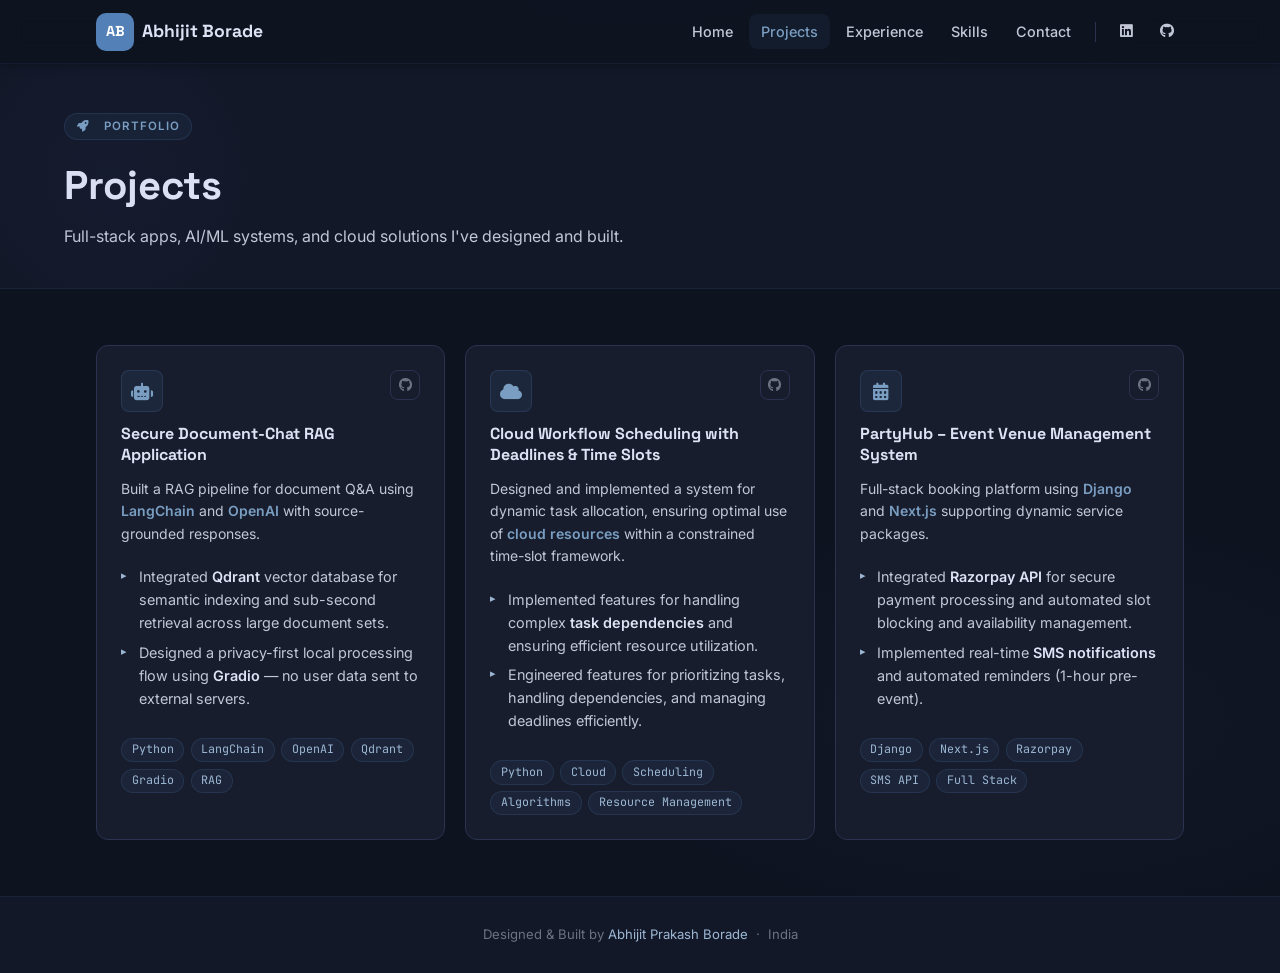
==== projects.html @ 8b2f5fe6 "Deploying initial portfolio site" ====
<!DOCTYPE html>
<html lang="en">
<head>
  <meta charset="UTF-8">
  <meta name="viewport" content="width=device-width, initial-scale=1">
  <meta name="theme-color" content="#0e1320">
  <title>Projects | Abhijit Borade</title>
  <meta name="description" content="Explore Abhijit Prakash Borade's projects — RAG applications, cloud scheduling, and full-stack event management systems.">
  <meta name="author" content="Abhijit Prakash Borade">
  <link rel="icon" href="data:image/svg+xml,<svg xmlns='http://www.w3.org/2000/svg' viewBox='0 0 100 100'><rect width='100' height='100' rx='20' fill='%233b82f6'/><text x='50' y='68' font-size='50' font-family='Arial' font-weight='bold' fill='white' text-anchor='middle'>AB</text></svg>">
  <link rel="preconnect" href="https://fonts.googleapis.com">
  <link rel="preconnect" href="https://fonts.gstatic.com" crossorigin>
  <link href="https://fonts.googleapis.com/css2?family=Space+Grotesk:wght@500;600;700&family=Inter:wght@400;500;600;700;800&family=JetBrains+Mono:wght@400;500&display=swap" rel="stylesheet">
  <link rel="stylesheet" href="https://cdnjs.cloudflare.com/ajax/libs/font-awesome/6.5.1/css/all.min.css">
  <link rel="stylesheet" href="assets/css/style.css">
</head>
<body>
  <a id="skip-to-content" href="#content">Skip to the content.</a>

  <nav class="nav-bar" role="navigation" aria-label="Main navigation">
    <div class="nav-container">
      <a class="nav-brand" href="index.html">
        <span class="nav-brand__logo">AB</span>
        <span>Abhijit Borade</span>
      </a>
      <input type="checkbox" id="nav-toggle" class="nav-toggle-checkbox" aria-hidden="true">
      <label for="nav-toggle" class="nav-toggle-label" aria-label="Toggle navigation"><span></span></label>
      <ul class="nav-links">
        <li><a href="index.html">Home</a></li>
        <li><a href="projects.html" class="nav-active">Projects</a></li>
        <li><a href="experience.html">Experience</a></li>
        <li><a href="skills.html">Skills</a></li>
        <li><a href="index.html#contact">Contact</a></li>
        <li class="nav-divider" aria-hidden="true"></li>
        <li class="nav-social"><a href="https://www.linkedin.com/in/abhijit-borade-ab0b96265" target="_blank" rel="noopener" aria-label="LinkedIn"><i class="fab fa-linkedin"></i></a></li>
        <li class="nav-social"><a href="https://github.com/abhijitprakashborade" target="_blank" rel="noopener" aria-label="GitHub"><i class="fab fa-github"></i></a></li>
      </ul>
    </div>
  </nav>

  <header class="page-hero">
    <div class="page-hero-inner">
      <div class="page-hero-badge"><i class="fas fa-rocket"></i>&nbsp; Portfolio</div>
      <h1 class="page-hero-title">Projects</h1>
      <p class="page-hero-sub">Full-stack apps, AI/ML systems, and cloud solutions I've designed and built.</p>
    </div>
  </header>

  <main id="content" role="main">
    <section class="section-wrap" aria-label="All projects">
      <div class="projects-grid" style="grid-template-columns: repeat(auto-fill, minmax(320px, 1fr));">

        <article class="project-card">
          <div class="project-card-header">
            <div class="project-icon"><i class="fas fa-robot"></i></div>
            <div class="project-links">
              <a href="https://github.com/abhijitprakashborade/RAG-App" target="_blank" rel="noopener" class="project-link" aria-label="GitHub"><i class="fab fa-github"></i></a>
            </div>
          </div>
          <h2 class="project-name">Secure Document-Chat RAG Application</h2>
          <p class="project-desc">
            Built a RAG pipeline for document Q&amp;A using <strong>LangChain</strong> and <strong>OpenAI</strong> with source-grounded responses.
          </p>
          <ul class="timeline-bullets" style="margin-top:0.5rem;">
            <li>Integrated <strong>Qdrant</strong> vector database for semantic indexing and sub-second retrieval across large document sets.</li>
            <li>Designed a privacy-first local processing flow using <strong>Gradio</strong> — no user data sent to external servers.</li>
          </ul>
          <div class="project-tags" style="margin-top:1rem;">
            <span class="project-tag">Python</span>
            <span class="project-tag">LangChain</span>
            <span class="project-tag">OpenAI</span>
            <span class="project-tag">Qdrant</span>
            <span class="project-tag">Gradio</span>
            <span class="project-tag">RAG</span>
          </div>
        </article>

        <article class="project-card">
          <div class="project-card-header">
            <div class="project-icon"><i class="fas fa-cloud"></i></div>
            <div class="project-links">
              <a href="https://github.com/abhijitborade" target="_blank" rel="noopener" class="project-link" aria-label="GitHub"><i class="fab fa-github"></i></a>
            </div>
          </div>
          <h2 class="project-name">Cloud Workflow Scheduling with Deadlines &amp; Time Slots</h2>
          <p class="project-desc">
            Designed and implemented a system for dynamic task allocation, ensuring optimal use of <strong>cloud resources</strong> within a constrained time-slot framework.
          </p>
          <ul class="timeline-bullets" style="margin-top:0.5rem;">
            <li>Implemented features for handling complex <strong>task dependencies</strong> and ensuring efficient resource utilization.</li>
            <li>Engineered features for prioritizing tasks, handling dependencies, and managing deadlines efficiently.</li>
          </ul>
          <div class="project-tags" style="margin-top:1rem;">
            <span class="project-tag">Python</span>
            <span class="project-tag">Cloud</span>
            <span class="project-tag">Scheduling</span>
            <span class="project-tag">Algorithms</span>
            <span class="project-tag">Resource Management</span>
          </div>
        </article>

        <article class="project-card">
          <div class="project-card-header">
            <div class="project-icon"><i class="fas fa-calendar-alt"></i></div>
            <div class="project-links">
              <a href="https://github.com/abhijitprakashborade/PartyHall" target="_blank" rel="noopener" class="project-link" aria-label="GitHub"><i class="fab fa-github"></i></a>
            </div>
          </div>
          <h2 class="project-name">PartyHub – Event Venue Management System</h2>
          <p class="project-desc">
            Full-stack booking platform using <strong>Django</strong> and <strong>Next.js</strong> supporting dynamic service packages.
          </p>
          <ul class="timeline-bullets" style="margin-top:0.5rem;">
            <li>Integrated <strong>Razorpay API</strong> for secure payment processing and automated slot blocking and availability management.</li>
            <li>Implemented real-time <strong>SMS notifications</strong> and automated reminders (1-hour pre-event).</li>
          </ul>
          <div class="project-tags" style="margin-top:1rem;">
            <span class="project-tag">Django</span>
            <span class="project-tag">Next.js</span>
            <span class="project-tag">Razorpay</span>
            <span class="project-tag">SMS API</span>
            <span class="project-tag">Full Stack</span>
          </div>
        </article>

      </div>
    </section>
  </main>

  <footer class="site-footer" role="contentinfo">
    <p>Designed &amp; Built by <a href="index.html">Abhijit Prakash Borade</a> &nbsp;·&nbsp; India</p>
  </footer>
  <script>
    const obs = new IntersectionObserver(e => e.forEach(x => { if(x.isIntersecting){x.target.classList.add('in-view');obs.unobserve(x.target);}}),{threshold:0.1});
    document.querySelectorAll('.project-card').forEach(el=>{el.style.opacity='0';el.style.transform='translateY(16px)';el.style.transition='opacity 0.5s ease,transform 0.5s ease';obs.observe(el);});
    const s=document.createElement('style');s.textContent='.in-view{opacity:1!important;transform:none!important;}';document.head.appendChild(s);
  </script>
</body>
</html>
---- assets/css/style.css ----
/* =====================================================
   ABHIJIT PRAKASH BORADE — PORTFOLIO
   Dark-mode design inspired by saurabhharak.github.io
   ===================================================== */

@import url('https://fonts.googleapis.com/css2?family=Space+Grotesk:wght@500;600;700&family=Inter:wght@400;500;600;700;800&family=JetBrains+Mono:wght@400;500&display=swap');

/* ─── CSS Variables — Peaceful Slate-Blue ─── */
:root {
  /* Backgrounds — Saurabh dark, same warm navy */
  --bg:         #0e1320;
  --bg-surface: #131829;
  --bg-card:    #171d2d;

  /* Borders — very subtle */
  --border:     #2a3250;

  /* ── PEACEFUL Slate-Blue (desaturated, muted) ── */
  --primary:      #5480b8;   /* muted slate blue — not vivid */
  --primary-dim:  #4570a8;
  --primary-glow: rgba(84,128,184,0.12);
  --secondary:    #7a9ec2;   /* soft steel blue */
  --accent:       #9db8d4;   /* very pale blue */
  --accent2:      #bfd3e8;   /* near-white blue */

  /* Text — Saurabh exact, kept */
  --text:       #c2c6d6;
  --text-bright:#dee2f5;
  --text-muted: #6b7280;

  /* Links & tags — soft pale blue */
  --link:       #9db8d4;
  --tag-bg:     rgba(84,128,184,0.09);
  --tag-color:  #9db8d4;

  /* Misc */
  --radius:     0.5rem;
  --radius-lg:  0.75rem;
  --shadow:     0 2px 16px rgba(0,0,0,0.35);
  --nav-h:      64px;
  --transition: 0.2s ease;
}

/* ── Peaceful utility overrides — all muted slate-blue ── */

.c-blue:hover,.c-purple:hover,.c-teal:hover,.c-orange:hover,.c-pink:hover,.c-green:hover {
  border-color:rgba(84,128,184,0.3) !important;
  box-shadow:none !important;
}
.c-blue::after,.c-purple::after,.c-teal::after,.c-orange::after,.c-pink::after,.c-green::after,
.c-blue.project-card::before,.c-purple.project-card::before,.c-teal.project-card::before,.c-orange.project-card::before,.c-pink.project-card::before {
  background:linear-gradient(90deg,var(--primary),var(--secondary)) !important;
}
.c-blue .skill-category,.c-purple .skill-category,.c-teal .skill-category,.c-orange .skill-category,.c-pink .skill-category,.c-green .skill-category,
.c-blue .timeline-org,.c-purple .timeline-org,.c-teal .timeline-org,.c-orange .timeline-org {
  background:linear-gradient(90deg,var(--secondary) 0%,var(--accent) 100%) !important;
  -webkit-background-clip:text !important; -webkit-text-fill-color:transparent !important; background-clip:text !important;
}
.c-blue .skill-tag,.c-purple .skill-tag,.c-teal .skill-tag,.c-orange .skill-tag,.c-pink .skill-tag,.c-green .skill-tag,
.c-blue .project-tag,.c-purple .project-tag,.c-teal .project-tag,.c-orange .project-tag {
  background:rgba(84,128,184,0.08) !important; color:#9db8d4 !important; border-color:rgba(84,128,184,0.2) !important;
}
.c-blue .skill-tag:hover,.c-purple .skill-tag:hover,.c-teal .skill-tag:hover,.c-orange .skill-tag:hover,.c-pink .skill-tag:hover,.c-green .skill-tag:hover {
  background:rgba(84,128,184,0.15) !important; color:var(--text-bright) !important; border-color:rgba(84,128,184,0.35) !important;
}
.c-blue .project-icon,.c-purple .project-icon,.c-teal .project-icon,.c-orange .project-icon,.c-pink .project-icon,
.c-blue .cert-icon,.c-purple .cert-icon,.c-teal .cert-icon,.c-orange .cert-icon,.c-pink .cert-icon,
.c-blue .section-icon,.c-purple .section-icon,.c-teal .section-icon,.c-orange .section-icon {
  background:rgba(84,128,184,0.1) !important; color:var(--secondary) !important; border-color:rgba(84,128,184,0.2) !important;
}
.c-blue .timeline-dot,.c-purple .timeline-dot,.c-teal .timeline-dot,.c-orange .timeline-dot {
  background:var(--primary) !important; box-shadow:0 0 0 3px rgba(84,128,184,0.15) !important;
}
.c-blue .timeline-body:hover,.c-purple .timeline-body:hover,.c-teal .timeline-body:hover,.c-orange .timeline-body:hover {
  border-color:rgba(84,128,184,0.25) !important; box-shadow:none !important;
}
.c-blue .timeline-grade,.c-purple .timeline-grade,.c-teal .timeline-grade,.c-orange .timeline-grade {
  background:rgba(84,128,184,0.08) !important; color:var(--secondary) !important; border-color:rgba(84,128,184,0.2) !important;
}
.c-blue .cert-item:hover,.c-purple .cert-item:hover,.c-teal .cert-item:hover,.c-orange .cert-item:hover,.c-pink .cert-item:hover {
  border-color:rgba(84,128,184,0.28) !important; box-shadow:none !important;
}
.si-blue,.si-purple,.si-teal,.si-orange,.si-pink,.si-green {
  background:rgba(84,128,184,0.1) !important; color:var(--secondary) !important; border-color:rgba(84,128,184,0.2) !important;
}
.cc-blue:hover,.cc-purple:hover,.cc-teal:hover,.cc-orange:hover {
  border-color:var(--secondary) !important; box-shadow:none !important;
}
.cc-blue .contact-card-icon,.cc-purple .contact-card-icon,.cc-teal .contact-card-icon,.cc-orange .contact-card-icon {
  background:rgba(84,128,184,0.1) !important; color:var(--secondary) !important; border-color:rgba(84,128,184,0.2) !important;
}
.ec-purple,.ec-teal,.ec-orange { color:var(--secondary) !important; }

/* Stat colours — muted blue shades */
.stat-blue  { background:linear-gradient(135deg,var(--text-bright) 0%,#7a9ec2 100%); -webkit-background-clip:text; -webkit-text-fill-color:transparent; background-clip:text; }
.stat-teal  { background:linear-gradient(135deg,var(--text-bright) 0%,#8fb4cc 100%); -webkit-background-clip:text; -webkit-text-fill-color:transparent; background-clip:text; }
.stat-purple{ background:linear-gradient(135deg,var(--text-bright) 0%,#9db8d4 100%); -webkit-background-clip:text; -webkit-text-fill-color:transparent; background-clip:text; }
.stat-orange{ background:linear-gradient(135deg,var(--text-bright) 0%,#aac6da 100%); -webkit-background-clip:text; -webkit-text-fill-color:transparent; background-clip:text; }
.stat-pink  { background:linear-gradient(135deg,var(--text-bright) 0%,#bfd3e8 100%); -webkit-background-clip:text; -webkit-text-fill-color:transparent; background-clip:text; }

/* ─── Reset / Base ──────────────────────────────────── */
*, *::before, *::after { box-sizing: border-box; margin: 0; padding: 0; }

html { scroll-behavior: smooth; }

body {
  font-family: 'Inter', 'Open Sans', 'Helvetica Neue', Arial, sans-serif;
  font-size: 16px;
  line-height: 1.5;
  color: var(--text);
  background: var(--bg);
  background-image:
    radial-gradient(ellipse 80% 50% at 50% -10%, rgba(84,128,184,0.05) 0%, transparent 60%),
    radial-gradient(ellipse 60% 40% at 80% 80%, rgba(122,158,194,0.03) 0%, transparent 60%);
  background-attachment: fixed;
  min-height: 100vh;
}

a { color: var(--link); text-decoration: none; transition: color var(--transition); }
a:hover { color: var(--text-bright); text-decoration: underline; }

img { max-width: 100%; display: block; }

ul { list-style: none; }

/* ─── Skip Link ─────────────────────────────────────── */
#skip-to-content {
  position: absolute;
  height: 1px; width: 1px;
  overflow: hidden;
  top: -10px;
  left: 0;
}
#skip-to-content:focus {
  position: fixed;
  top: 10px; left: 10px;
  height: auto; width: auto;
  background: var(--primary);
  color: #fff;
  padding: 0.5rem 1rem;
  border-radius: var(--radius);
  z-index: 9999;
  outline: 3px solid #fff;
}

/* ─── Navigation ────────────────────────────────────── */
.nav-bar {
  position: sticky;
  top: 0;
  z-index: 100;
  background: rgba(14,19,32,0.95);
  backdrop-filter: blur(12px);
  -webkit-backdrop-filter: blur(12px);
  border-bottom: 1px solid rgba(84,128,184,0.1);
  height: var(--nav-h);
  box-shadow: 0 1px 8px rgba(0,0,0,0.3);
}

.nav-container {
  max-width: 72rem;
  margin: 0 auto;
  padding: 0 2rem;
  height: 100%;
  display: flex;
  align-items: center;
  gap: 2rem;
}

.nav-brand {
  display: flex;
  align-items: center;
  gap: 0.5rem;
  font-family: 'Space Grotesk', sans-serif;
  font-weight: 700;
  font-size: 1.1rem;
  color: var(--text-bright);
  text-decoration: none;
  flex-shrink: 0;
}
.nav-brand:hover { color: var(--text-bright); text-decoration: none; }

.nav-brand__logo {
  display: inline-flex;
  align-items: center;
  justify-content: center;
  width: 38px; height: 38px;
  background: var(--primary);
  color: #fff;
  border-radius: 10px;
  font-size: 0.9rem;
  font-weight: 700;
  letter-spacing: -0.5px;
  flex-shrink: 0;
  box-shadow: none;
}

/* hamburger */
.nav-toggle-checkbox { display: none; }
.nav-toggle-label {
  display: none;
  cursor: pointer;
  margin-left: auto;
  flex-direction: column;
  gap: 5px;
  padding: 4px;
}
.nav-toggle-label span,
.nav-toggle-label span::before,
.nav-toggle-label span::after {
  display: block;
  width: 24px; height: 2px;
  background: var(--text);
  border-radius: 2px;
  transition: transform 0.3s, opacity 0.3s;
  position: relative;
}
.nav-toggle-label span::before,
.nav-toggle-label span::after {
  content: '';
  position: absolute;
}
.nav-toggle-label span::before { top: -7px; }
.nav-toggle-label span::after  { top:  7px; }

.nav-links {
  display: flex;
  align-items: center;
  gap: 0.25rem;
  margin-left: auto;
}

.nav-links li a {
  display: inline-block;
  padding: 0.4rem 0.75rem;
  border-radius: var(--radius);
  font-size: 0.9rem;
  font-weight: 500;
  color: var(--text);
  transition: background var(--transition), color var(--transition);
}
.nav-links li a:hover,
.nav-links li a.nav-active {
  background: rgba(84,128,184,0.08);
  color: var(--secondary);
  text-decoration: none;
}

.nav-divider {
  width: 1px;
  height: 20px;
  background: var(--border);
  margin: 0 0.5rem;
}

.nav-social a {
  display: inline-flex;
  align-items: center;
  justify-content: center;
  width: 36px; height: 36px;
  border-radius: var(--radius);
  color: var(--text-muted);
  font-size: 1rem;
  transition: color var(--transition), background var(--transition);
}
.nav-social a:hover { color: var(--primary); background: var(--tag-bg); text-decoration: none; }

/* ─── Hero Section ──────────────────────────────────── */
.hero-section {
  max-width: 72rem;
  margin: 0 auto;
  padding: 5rem 2rem 4rem;
  display: grid;
  grid-template-columns: 1fr auto;
  gap: 3rem;
  align-items: center;
}

.hero-content { max-width: 640px; }

.hero-badge {
  display: inline-flex;
  align-items: center;
  gap: 0.4rem;
  background: rgba(84,128,184,0.08);
  color: var(--secondary);
  border: 1px solid rgba(84,128,184,0.2);
  border-radius: 99px;
  padding: 0.3rem 0.85rem;
  font-size: 0.75rem;
  font-weight: 600;
  letter-spacing: 0.08em;
  text-transform: uppercase;
  margin-bottom: 1.25rem;
  box-shadow: none;
}
.hero-badge i { font-size: 0.7rem; }

.hero-name {
  font-family: 'Space Grotesk', sans-serif;
  font-size: clamp(2.2rem, 5vw, 3.5rem);
  font-weight: 700;
  background: linear-gradient(135deg, #dee2f5 0%, #9db8d4 50%, #7a9ec2 100%);
  -webkit-background-clip: text;
  -webkit-text-fill-color: transparent;
  background-clip: text;
  line-height: 1.1;
  margin-bottom: 0.75rem;
  letter-spacing: -0.03em;
}

.hero-title {
  font-size: 1.05rem;
  font-weight: 600;
  background: linear-gradient(90deg, var(--secondary) 0%, var(--accent) 100%);
  -webkit-background-clip: text;
  -webkit-text-fill-color: transparent;
  background-clip: text;
  margin-bottom: 1rem;
  letter-spacing: 0.01em;
  opacity: 0.85;
}

.hero-tagline {
  font-size: 1rem;
  color: var(--text);
  line-height: 1.7;
  margin-bottom: 2rem;
  max-width: 520px;
}

.hero-social {
  display: flex;
  gap: 0.75rem;
  margin-bottom: 2rem;
}
.hero-social a {
  display: inline-flex;
  align-items: center;
  justify-content: center;
  width: 40px; height: 40px;
  border: 1px solid var(--border);
  border-radius: var(--radius);
  color: var(--text-muted);
  font-size: 1.1rem;
  transition: all var(--transition);
}
.hero-social a:hover {
  color: var(--primary);
  border-color: rgba(84,128,184,0.35);
  background: rgba(84,128,184,0.07);
  text-decoration: none;
  transform: translateY(-2px);
}

.hero-actions { display: flex; gap: 1rem; flex-wrap: wrap; }

/* Primary button — ghost/outline style, peaceful */
.hero-resume-btn {
  display: inline-flex;
  align-items: center;
  gap: 0.5rem;
  padding: 0.65rem 1.4rem;
  background: rgba(84,128,184,0.12);
  color: var(--secondary);
  border: 1px solid rgba(84,128,184,0.35);
  border-radius: var(--radius);
  font-size: 0.9rem;
  font-weight: 600;
  transition: all var(--transition);
  box-shadow: none;
  position: relative;
  overflow: hidden;
}
.hero-resume-btn::before { display: none; }
.hero-resume-btn:hover {
  background: rgba(84,128,184,0.2);
  color: var(--text-bright);
  border-color: rgba(84,128,184,0.5);
  text-decoration: none;
  transform: translateY(-2px);
  box-shadow: none;
}
.hero-resume-btn:hover::before { opacity: 1; }

.hero-contact-btn {
  display: inline-flex;
  align-items: center;
  gap: 0.5rem;
  padding: 0.65rem 1.4rem;
  background: transparent;
  color: var(--text);
  border: 1px solid rgba(84,128,184,0.2);
  border-radius: var(--radius);
  font-size: 0.9rem;
  font-weight: 600;
  transition: all var(--transition);
}
.hero-contact-btn:hover {
  color: var(--secondary);
  border-color: rgba(84,128,184,0.4);
  background: rgba(84,128,184,0.07);
  text-decoration: none;
  transform: translateY(-2px);
  box-shadow: none;
}

/* Hero Avatar */
.hero-avatar-wrap {
  position: relative;
  flex-shrink: 0;
}
.hero-avatar {
  width: 220px; height: 220px;
  border-radius: 50%;
  object-fit: cover;
  border: 1px solid rgba(84,128,184,0.25);
  box-shadow: none;
  position: relative;
  z-index: 1;
}
.hero-avatar-glow {
  position: absolute;
  inset: -16px;
  border-radius: 50%;
  background: radial-gradient(circle,
    rgba(84,128,184,0.1) 0%,
    rgba(122,158,194,0.04) 40%,
    transparent 70%);
  z-index: 0;
  animation: pulse-glow 5s ease-in-out infinite;
}
@keyframes pulse-glow {
  0%, 100% { opacity: 0.6; transform: scale(1); }
  50%       { opacity: 1;   transform: scale(1.05); }
}

/* ─── Stats Strip ───────────────────────────────────── */
.stats-strip {
  background: var(--bg-surface);
  border-top: 1px solid rgba(84,128,184,0.1);
  border-bottom: 1px solid rgba(84,128,184,0.1);
}
.stats-inner {
  max-width: 72rem;
  margin: 0 auto;
  padding: 1.5rem 2rem;
  display: flex;
  gap: 2rem;
  flex-wrap: wrap;
}
.stat-item {
  display: flex;
  flex-direction: column;
  gap: 0.15rem;
}
.stat-value {
  font-family: 'Space Grotesk', sans-serif;
  font-size: 1.5rem;
  font-weight: 700;
  background: linear-gradient(135deg, var(--text-bright) 0%, var(--secondary) 100%);
  -webkit-background-clip: text;
  -webkit-text-fill-color: transparent;
  background-clip: text;
  line-height: 1;
}
.stat-label {
  font-size: 0.72rem;
  color: var(--text-muted);
  letter-spacing: 0.08em;
  text-transform: uppercase;
}

/* ─── Section Layout ────────────────────────────────── */
.section-wrap {
  max-width: 72rem;
  margin: 0 auto;
  padding: 3.5rem 2rem;
}

.section-header {
  display: flex;
  align-items: center;
  gap: 0.75rem;
  margin-bottom: 2rem;
}
.section-icon {
  display: inline-flex;
  align-items: center;
  justify-content: center;
  width: 36px; height: 36px;
  background: rgba(84,128,184,0.08);
  color: var(--secondary);
  border: 1px solid rgba(84,128,184,0.18);
  border-radius: var(--radius);
  font-size: 0.9rem;
  flex-shrink: 0;
}
.section-title {
  font-family: 'Space Grotesk', sans-serif;
  font-size: 1.1rem;
  font-weight: 700;
  color: var(--text-bright);
  text-transform: uppercase;
  letter-spacing: 0.1em;
}
.section-title-line {
  flex: 1;
  height: 1px;
  background: var(--border);
}

/* ─── Skills Section ────────────────────────────────── */
.skills-grid {
  display: grid;
  grid-template-columns: repeat(auto-fill, minmax(280px, 1fr));
  gap: 1rem;
}
.skill-card {
  background: linear-gradient(145deg, var(--bg-card) 0%, var(--bg-surface) 100%);
  border: 1px solid var(--border);
  border-radius: var(--radius-lg);
  padding: 1.25rem 1.5rem;
  transition: border-color var(--transition), transform var(--transition), box-shadow var(--transition);
  position: relative;
  overflow: hidden;
}
.skill-card::after {
  content: '';
  position: absolute;
  top: 0; left: 0; right: 0;
  height: 2px;
  background: linear-gradient(90deg, var(--primary), var(--accent));
  opacity: 0;
  transition: opacity var(--transition);
}
.skill-card:hover {
  border-color: rgba(84,128,184,0.28);
  transform: translateY(-2px);
  box-shadow: none;
}
.skill-card:hover::after { opacity: 1; }
.skill-category {
  font-size: 0.75rem;
  font-weight: 700;
  background: linear-gradient(90deg, var(--primary) 0%, var(--accent) 100%);
  -webkit-background-clip: text;
  -webkit-text-fill-color: transparent;
  background-clip: text;
  text-transform: uppercase;
  letter-spacing: 0.1em;
  margin-bottom: 0.7rem;
}
.skill-tags { display: flex; flex-wrap: wrap; gap: 0.4rem; }
.skill-tag {
  background: rgba(84,128,184,0.08);
  color: #9db8d4;
  border: 1px solid rgba(84,128,184,0.18);
  border-radius: 99px;
  padding: 0.22rem 0.7rem;
  font-size: 0.76rem;
  font-weight: 500;
  font-family: 'JetBrains Mono', monospace;
  transition: all var(--transition);
}
.skill-tag:hover {
  background: rgba(84,128,184,0.15);
  color: var(--text-bright);
  border-color: rgba(84,128,184,0.35);
  box-shadow: none;
}

/* ─── Timeline (Education / Experience) ─────────────── */
.timeline { display: flex; flex-direction: column; gap: 1.5rem; }
.timeline-item {
  display: grid;
  grid-template-columns: auto 1fr;
  gap: 0 1.25rem;
}
.timeline-dot-col {
  display: flex;
  flex-direction: column;
  align-items: center;
  padding-top: 0.3rem;
}
.timeline-dot {
  width: 12px; height: 12px;
  border-radius: 50%;
  background: var(--primary);
  border: 2px solid var(--bg);
  box-shadow: 0 0 0 3px rgba(84,128,184,0.15);
  flex-shrink: 0;
}
.timeline-line {
  width: 2px;
  flex: 1;
  background: var(--border);
  margin-top: 4px;
}
.timeline-body {
  background: var(--bg-card);
  border: 1px solid var(--border);
  border-radius: var(--radius-lg);
  padding: 1.25rem 1.5rem;
  margin-bottom: 0;
  transition: border-color var(--transition), box-shadow var(--transition);
}
.timeline-body:hover {
  border-color: rgba(84,128,184,0.25);
  box-shadow: none;
}

.timeline-header {
  display: flex;
  justify-content: space-between;
  align-items: flex-start;
  gap: 1rem;
  flex-wrap: wrap;
  margin-bottom: 0.25rem;
}
.timeline-title {
  font-family: 'Space Grotesk', sans-serif;
  font-size: 1rem;
  font-weight: 700;
  color: var(--text-bright);
}
.timeline-date {
  font-size: 0.8rem;
  color: var(--text-muted);
  font-family: 'JetBrains Mono', monospace;
  white-space: nowrap;
}
.timeline-org {
  font-size: 0.875rem;
  font-weight: 600;
  background: linear-gradient(90deg, var(--secondary) 0%, var(--accent) 100%);
  -webkit-background-clip: text;
  -webkit-text-fill-color: transparent;
  background-clip: text;
  margin-bottom: 0.2rem;
}
.timeline-sub {
  font-size: 0.8rem;
  color: var(--text-muted);
  font-style: italic;
  margin-bottom: 0.75rem;
}
.timeline-grade {
  display: inline-block;
  background: rgba(84,128,184,0.08);
  color: var(--secondary);
  border: 1px solid rgba(84,128,184,0.18);
  border-radius: var(--radius);
  padding: 0.15rem 0.5rem;
  font-size: 0.78rem;
  font-family: 'JetBrains Mono', monospace;
  margin-top: 0.25rem;
}
.timeline-bullets {
  list-style: none;
  padding: 0;
  margin: 0;
  display: flex;
  flex-direction: column;
  gap: 0.4rem;
}
.timeline-bullets li {
  padding-left: 1.1rem;
  position: relative;
  font-size: 0.9rem;
  color: var(--text);
  line-height: 1.6;
}
.timeline-bullets li::before {
  content: '▸';
  position: absolute;
  left: 0;
  color: var(--accent);
  font-size: 0.7rem;
  top: 0.2em;
}
.timeline-bullets li strong,
.timeline-bullets li b { color: var(--text-bright); font-weight: 600; }
.highlight-num { color: var(--secondary); font-weight: 600; }

/* ─── Project Cards ─────────────────────────────────── */
.projects-grid {
  display: grid;
  grid-template-columns: repeat(auto-fill, minmax(340px, 1fr));
  gap: 1.25rem;
}
.project-card {
  background: var(--bg-card);
  border: 1px solid var(--border);
  border-radius: var(--radius-lg);
  padding: 1.5rem;
  display: flex;
  flex-direction: column;
  gap: 0.75rem;
  transition: border-color var(--transition), transform var(--transition), box-shadow var(--transition);
  position: relative;
  overflow: hidden;
}
.project-card::before {
  content: '';
  position: absolute;
  top: 0; left: 0; right: 0;
  height: 2px;
  background: linear-gradient(90deg, var(--primary), var(--secondary));
  opacity: 0;
  transition: opacity var(--transition);
}
.project-card:hover {
  border-color: rgba(84,128,184,0.28);
  transform: translateY(-2px);
  box-shadow: none;
}
.project-card:hover::before { opacity: 1; }

.project-card-header { display: flex; align-items: flex-start; justify-content: space-between; gap: 1rem; }
.project-icon {
  width: 42px; height: 42px;
  background: rgba(84,128,184,0.1);
  border: 1px solid rgba(84,128,184,0.2);
  border-radius: var(--radius);
  display: flex;
  align-items: center;
  justify-content: center;
  color: var(--secondary);
  font-size: 1.1rem;
  flex-shrink: 0;
}
.project-links { display: flex; gap: 0.5rem; }
.project-link {
  display: inline-flex;
  align-items: center;
  justify-content: center;
  width: 30px; height: 30px;
  border: 1px solid var(--border);
  border-radius: var(--radius);
  color: var(--text-muted);
  font-size: 0.85rem;
  transition: all var(--transition);
}
.project-link:hover { color: var(--primary); border-color: var(--primary); background: var(--tag-bg); text-decoration: none; }

.project-name {
  font-family: 'Space Grotesk', sans-serif;
  font-size: 1rem;
  font-weight: 700;
  color: var(--text-bright);
  line-height: 1.3;
}
.project-desc { font-size: 0.875rem; color: var(--text); line-height: 1.6; }
.project-desc strong { color: var(--secondary); font-weight: 600; }
.project-tags { display: flex; flex-wrap: wrap; gap: 0.4rem; margin-top: auto; }
.project-tag {
  background: rgba(84,128,184,0.08);
  color: #9db8d4;
  border: 1px solid rgba(84,128,184,0.18);
  border-radius: 99px;
  padding: 0.15rem 0.6rem;
  font-size: 0.73rem;
  font-family: 'JetBrains Mono', monospace;
  transition: all var(--transition);
}
.project-tag:hover {
  background: rgba(84,128,184,0.15);
  border-color: rgba(84,128,184,0.32);
  color: var(--text-bright);
}

/* ─── Certifications ────────────────────────────────── */
.cert-list { display: flex; flex-direction: column; gap: 0.75rem; }
.cert-item {
  display: flex;
  align-items: center;
  gap: 1rem;
  background: var(--bg-card);
  border: 1px solid var(--border);
  border-radius: var(--radius-lg);
  padding: 1rem 1.25rem;
  transition: all var(--transition);
}
.cert-item:hover {
  border-color: rgba(84,128,184,0.28);
  transform: translateX(4px);
  box-shadow: none;
}
.cert-icon {
  width: 36px; height: 36px;
  background: rgba(84,128,184,0.1);
  border: 1px solid rgba(84,128,184,0.18);
  border-radius: var(--radius);
  display: flex; align-items: center; justify-content: center;
  color: var(--secondary);
  font-size: 1rem;
  flex-shrink: 0;
}
.cert-name { font-size: 0.9rem; font-weight: 600; color: var(--text-bright); }
.cert-issuer { font-size: 0.8rem; color: var(--text-muted); margin-top: 0.1rem; }

/* ─── Extra Curricular / About ──────────────────────── */
.about-card {
  background: var(--bg-card);
  border: 1px solid var(--border);
  border-radius: var(--radius-lg);
  padding: 1.75rem;
}
.extra-list { display: flex; flex-direction: column; gap: 0.75rem; }
.extra-item {
  display: flex;
  align-items: flex-start;
  gap: 0.75rem;
  font-size: 0.9rem;
  color: var(--text);
  line-height: 1.6;
}
.extra-item i { color: var(--primary); margin-top: 0.15rem; flex-shrink: 0; }

/* ─── Contact Section ───────────────────────────────── */
.contact-grid {
  display: grid;
  grid-template-columns: repeat(auto-fill, minmax(260px, 1fr));
  gap: 1rem;
}
.contact-card {
  display: flex;
  align-items: center;
  gap: 0.85rem;
  background: var(--bg-card);
  border: 1px solid var(--border);
  border-radius: var(--radius-lg);
  padding: 1rem 1.25rem;
  color: var(--text);
  transition: all var(--transition);
  text-decoration: none;
  min-width: 0; /* prevent flex overflow */
}
.contact-card > div {
  min-width: 0; /* allow text to shrink */
  flex: 1;
}
.contact-card:hover {
  border-color: rgba(84,128,184,0.35);
  color: var(--text-bright);
  transform: translateY(-2px);
  box-shadow: none;
  text-decoration: none;
}
.contact-card-icon {
  width: 38px; height: 38px;
  background: rgba(84,128,184,0.1);
  border: 1px solid rgba(84,128,184,0.18);
  border-radius: var(--radius);
  display: flex; align-items: center; justify-content: center;
  color: var(--secondary);
  font-size: 1rem;
  flex-shrink: 0;
}
.contact-card-label { font-size: 0.72rem; color: var(--text-muted); text-transform: uppercase; letter-spacing: 0.05em; }
.contact-card-value {
  font-size: 0.85rem;
  font-weight: 600;
  color: var(--text-bright);
  overflow-wrap: break-word;
  word-break: break-all;
  white-space: normal;
}

/* ─── Footer ────────────────────────────────────────── */
.site-footer {
  background: var(--bg-surface);
  border-top: 1px solid rgba(84,128,184,0.1);
  padding: 1.75rem 2rem;
  text-align: center;
  font-size: 0.82rem;
  color: var(--text-muted);
}
.site-footer a { color: var(--link); }
.site-footer a:hover { color: var(--text-bright); }

/* ─── Sub-page header ───────────────────────────────── */
.page-hero {
  background: var(--bg-surface);
  border-bottom: 1px solid rgba(84,128,184,0.1);
  padding: 3rem 2rem 2.5rem;
  position: relative;
  overflow: hidden;
}
.page-hero::before {
  content: '';
  position: absolute;
  top: -40px; left: -40px;
  width: 300px; height: 300px;
  background: radial-gradient(circle, rgba(84,128,184,0.04) 0%, transparent 70%);
  pointer-events: none;
}
.page-hero-inner {
  max-width: 72rem;
  margin: 0 auto;
}
.page-hero-badge {
  display: inline-flex;
  align-items: center;
  gap: 0.4rem;
  background: rgba(84,128,184,0.08);
  color: var(--secondary);
  border: 1px solid rgba(84,128,184,0.18);
  border-radius: 99px;
  padding: 0.25rem 0.75rem;
  font-size: 0.72rem;
  font-weight: 600;
  letter-spacing: 0.08em;
  text-transform: uppercase;
  margin-bottom: 1rem;
  box-shadow: none;
}
.page-hero-title {
  font-family: 'Space Grotesk', sans-serif;
  font-size: clamp(1.6rem, 4vw, 2.5rem);
  font-weight: 700;
  color: var(--text-bright);
  margin-bottom: 0.5rem;
}
.page-hero-sub {
  font-size: 1rem;
  color: var(--text);
  max-width: 600px;
}

/* ─── Dividers between page sections ───────────────── */
.section-divider {
  max-width: 72rem;
  margin: 0 auto;
  border: none;
  border-top: 1px solid var(--border);
}

/* ─── Responsive ────────────────────────────────────── */
@media (max-width: 768px) {
  .nav-toggle-label { display: flex; }

  .nav-links {
    position: fixed;
    top: var(--nav-h);
    left: 0; right: 0;
    background: var(--bg-surface);
    border-bottom: 1px solid var(--border);
    flex-direction: column;
    align-items: flex-start;
    padding: 1rem;
    gap: 0.25rem;
    max-height: 0;
    overflow: hidden;
    transition: max-height 0.35s ease, padding 0.35s ease;
    margin-left: 0;
  }
  .nav-toggle-checkbox:checked ~ .nav-links {
    max-height: 400px;
    padding: 1rem;
  }
  .nav-divider { display: none; }
  .nav-links li a { padding: 0.6rem 0.75rem; width: 100%; }

  .hero-section {
    grid-template-columns: 1fr;
    padding: 3rem 1.25rem 2.5rem;
    text-align: center;
  }
  .hero-section > *:last-child { order: -1; }
  .hero-avatar { width: 150px; height: 150px; margin: 0 auto; }
  .hero-social { justify-content: center; }
  .hero-actions { justify-content: center; }
  .hero-tagline { margin-left: auto; margin-right: auto; }

  .stats-inner { gap: 1rem; }

  .section-wrap { padding: 2.5rem 1.25rem; }

  .projects-grid { grid-template-columns: 1fr; }
  .skills-grid { grid-template-columns: 1fr; }
  .contact-grid { grid-template-columns: 1fr 1fr; }
  .contact-card-value { font-size: 0.8rem; }
}

@media (max-width: 420px) {
  .contact-grid { grid-template-columns: 1fr; }
  .hero-actions { flex-direction: column; }
  .hero-resume-btn, .hero-contact-btn { width: 100%; justify-content: center; }
}

/* ─── Animations ─────────────────────────────────────── */
@keyframes fade-up {
  from { opacity: 0; transform: translateY(20px); }
  to   { opacity: 1; transform: translateY(0); }
}
.fade-up { animation: fade-up 0.6s ease both; }
.fade-up-1 { animation-delay: 0.1s; }
.fade-up-2 { animation-delay: 0.2s; }
.fade-up-3 { animation-delay: 0.3s; }
.fade-up-4 { animation-delay: 0.4s; }
.fade-up-5 { animation-delay: 0.5s; }

/* ─── Scrollbar ─────────────────────────────────────── */
::-webkit-scrollbar { width: 6px; }
::-webkit-scrollbar-track { background: var(--bg); }
::-webkit-scrollbar-thumb { background: var(--border); border-radius: 3px; }
::-webkit-scrollbar-thumb:hover { background: var(--text-muted); }
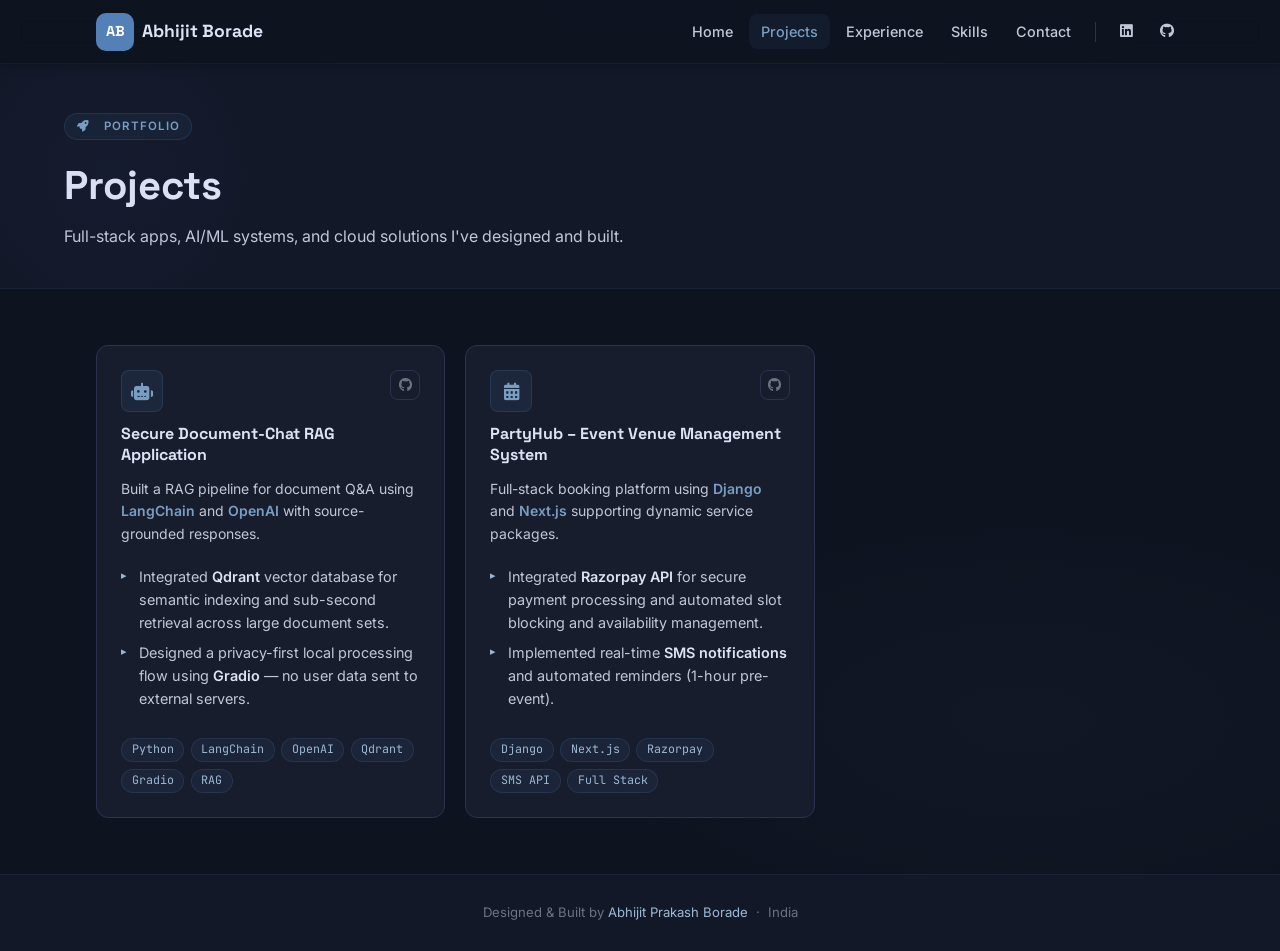
==== commit 42977780: "Remove Cloud Workflow Scheduling project card from portfolio" ====
--- a/projects.html
+++ b/projects.html
@@ -54,7 +54,7 @@
           <div class="project-card-header">
             <div class="project-icon"><i class="fas fa-robot"></i></div>
             <div class="project-links">
-              <a href="https://github.com/abhijitprakashborade/RAG-App" target="_blank" rel="noopener" class="project-link" aria-label="GitHub"><i class="fab fa-github"></i></a>
+              <a href="https://github.com/abhijitprakashborade/Secure-Document-Chat-RAG-App" target="_blank" rel="noopener" class="project-link" aria-label="GitHub"><i class="fab fa-github"></i></a>
             </div>
           </div>
           <h2 class="project-name">Secure Document-Chat RAG Application</h2>
@@ -75,29 +75,7 @@
           </div>
         </article>
 
-        <article class="project-card">
-          <div class="project-card-header">
-            <div class="project-icon"><i class="fas fa-cloud"></i></div>
-            <div class="project-links">
-              <a href="https://github.com/abhijitborade" target="_blank" rel="noopener" class="project-link" aria-label="GitHub"><i class="fab fa-github"></i></a>
-            </div>
-          </div>
-          <h2 class="project-name">Cloud Workflow Scheduling with Deadlines &amp; Time Slots</h2>
-          <p class="project-desc">
-            Designed and implemented a system for dynamic task allocation, ensuring optimal use of <strong>cloud resources</strong> within a constrained time-slot framework.
-          </p>
-          <ul class="timeline-bullets" style="margin-top:0.5rem;">
-            <li>Implemented features for handling complex <strong>task dependencies</strong> and ensuring efficient resource utilization.</li>
-            <li>Engineered features for prioritizing tasks, handling dependencies, and managing deadlines efficiently.</li>
-          </ul>
-          <div class="project-tags" style="margin-top:1rem;">
-            <span class="project-tag">Python</span>
-            <span class="project-tag">Cloud</span>
-            <span class="project-tag">Scheduling</span>
-            <span class="project-tag">Algorithms</span>
-            <span class="project-tag">Resource Management</span>
-          </div>
-        </article>
+
 
         <article class="project-card">
           <div class="project-card-header">
--- a/assets/css/style.css
+++ b/assets/css/style.css
@@ -820,8 +820,8 @@
 /* ─── Contact Section ───────────────────────────────── */
 .contact-grid {
   display: grid;
-  grid-template-columns: repeat(auto-fill, minmax(260px, 1fr));
-  gap: 1rem;
+  grid-template-columns: repeat(auto-fit, minmax(300px, 1fr));
+  gap: 1.25rem;
 }
 .contact-card {
   display: flex;
@@ -862,8 +862,8 @@
   font-size: 0.85rem;
   font-weight: 600;
   color: var(--text-bright);
-  overflow-wrap: break-word;
-  word-break: break-all;
+  overflow-wrap: anywhere;
+  word-break: normal;
   white-space: normal;
 }
 
@@ -979,12 +979,10 @@
 
   .projects-grid { grid-template-columns: 1fr; }
   .skills-grid { grid-template-columns: 1fr; }
-  .contact-grid { grid-template-columns: 1fr 1fr; }
   .contact-card-value { font-size: 0.8rem; }
 }
 
 @media (max-width: 420px) {
-  .contact-grid { grid-template-columns: 1fr; }
   .hero-actions { flex-direction: column; }
   .hero-resume-btn, .hero-contact-btn { width: 100%; justify-content: center; }
 }
